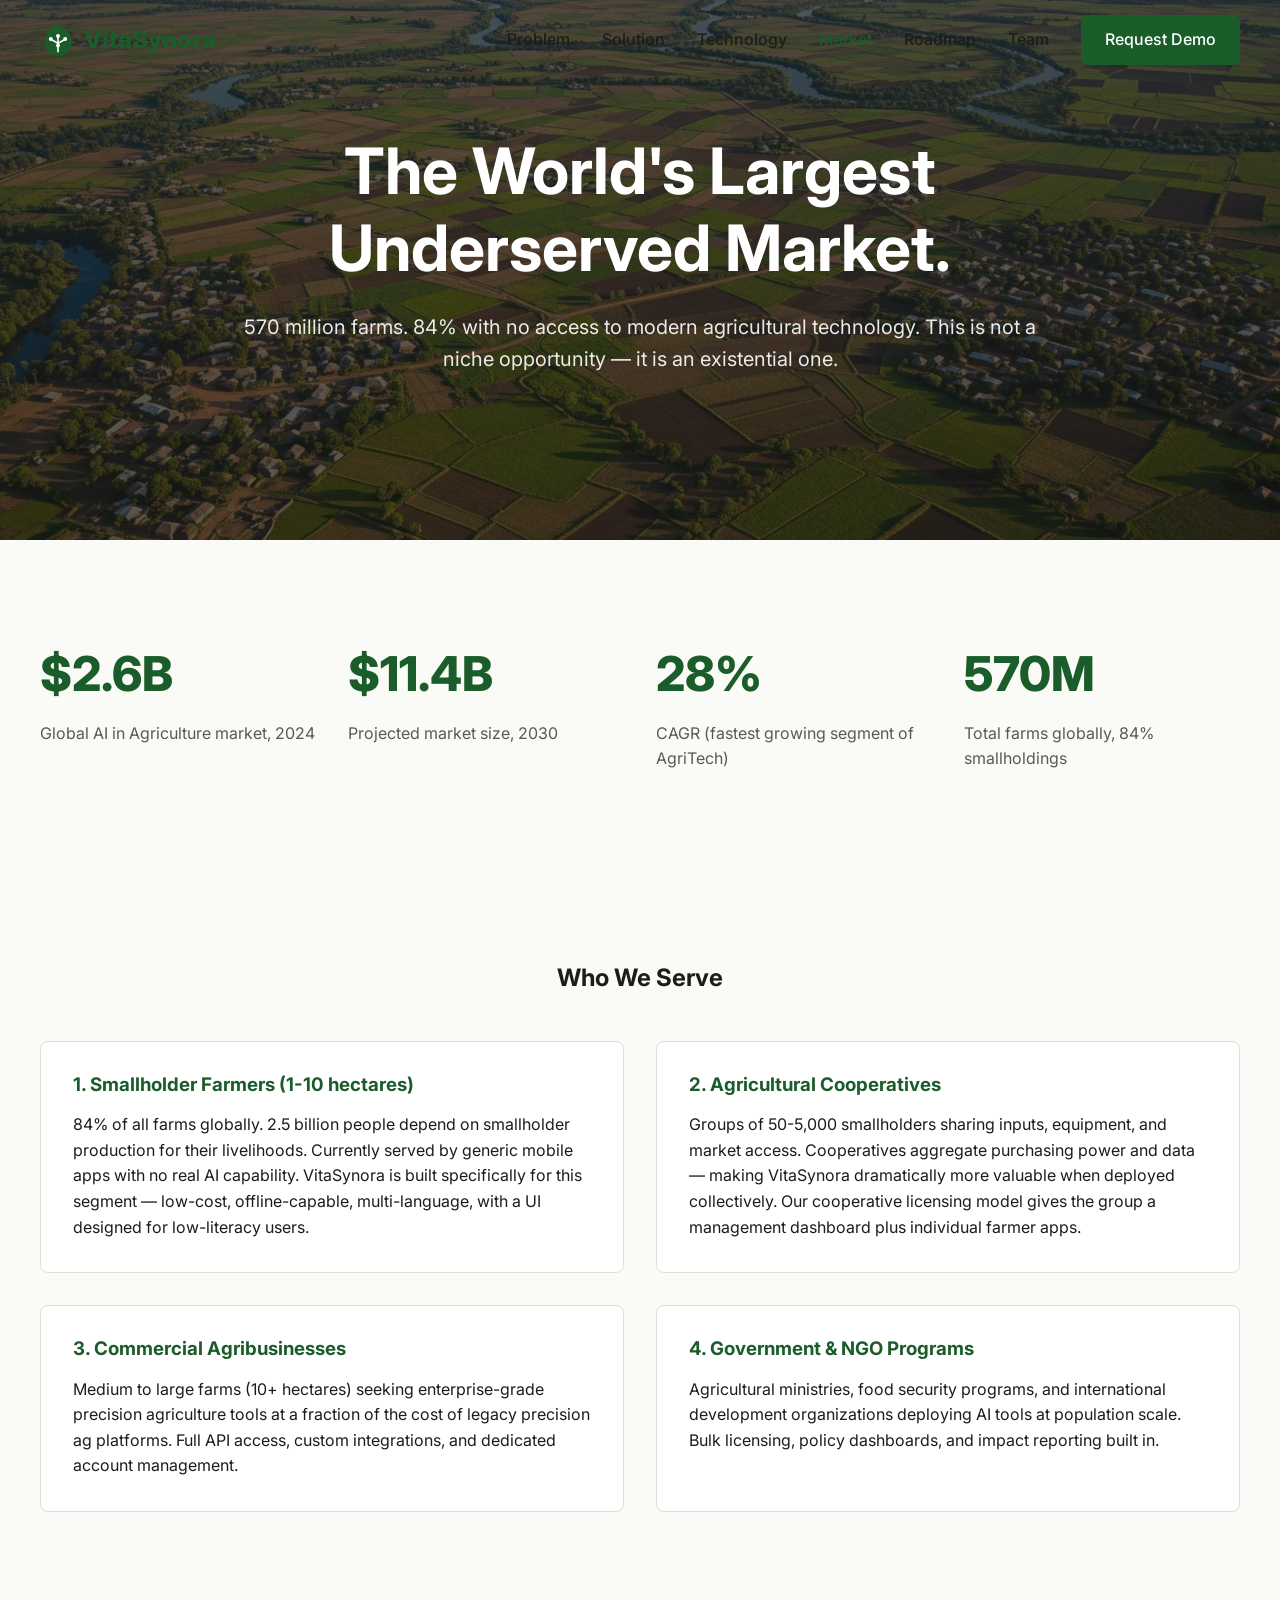
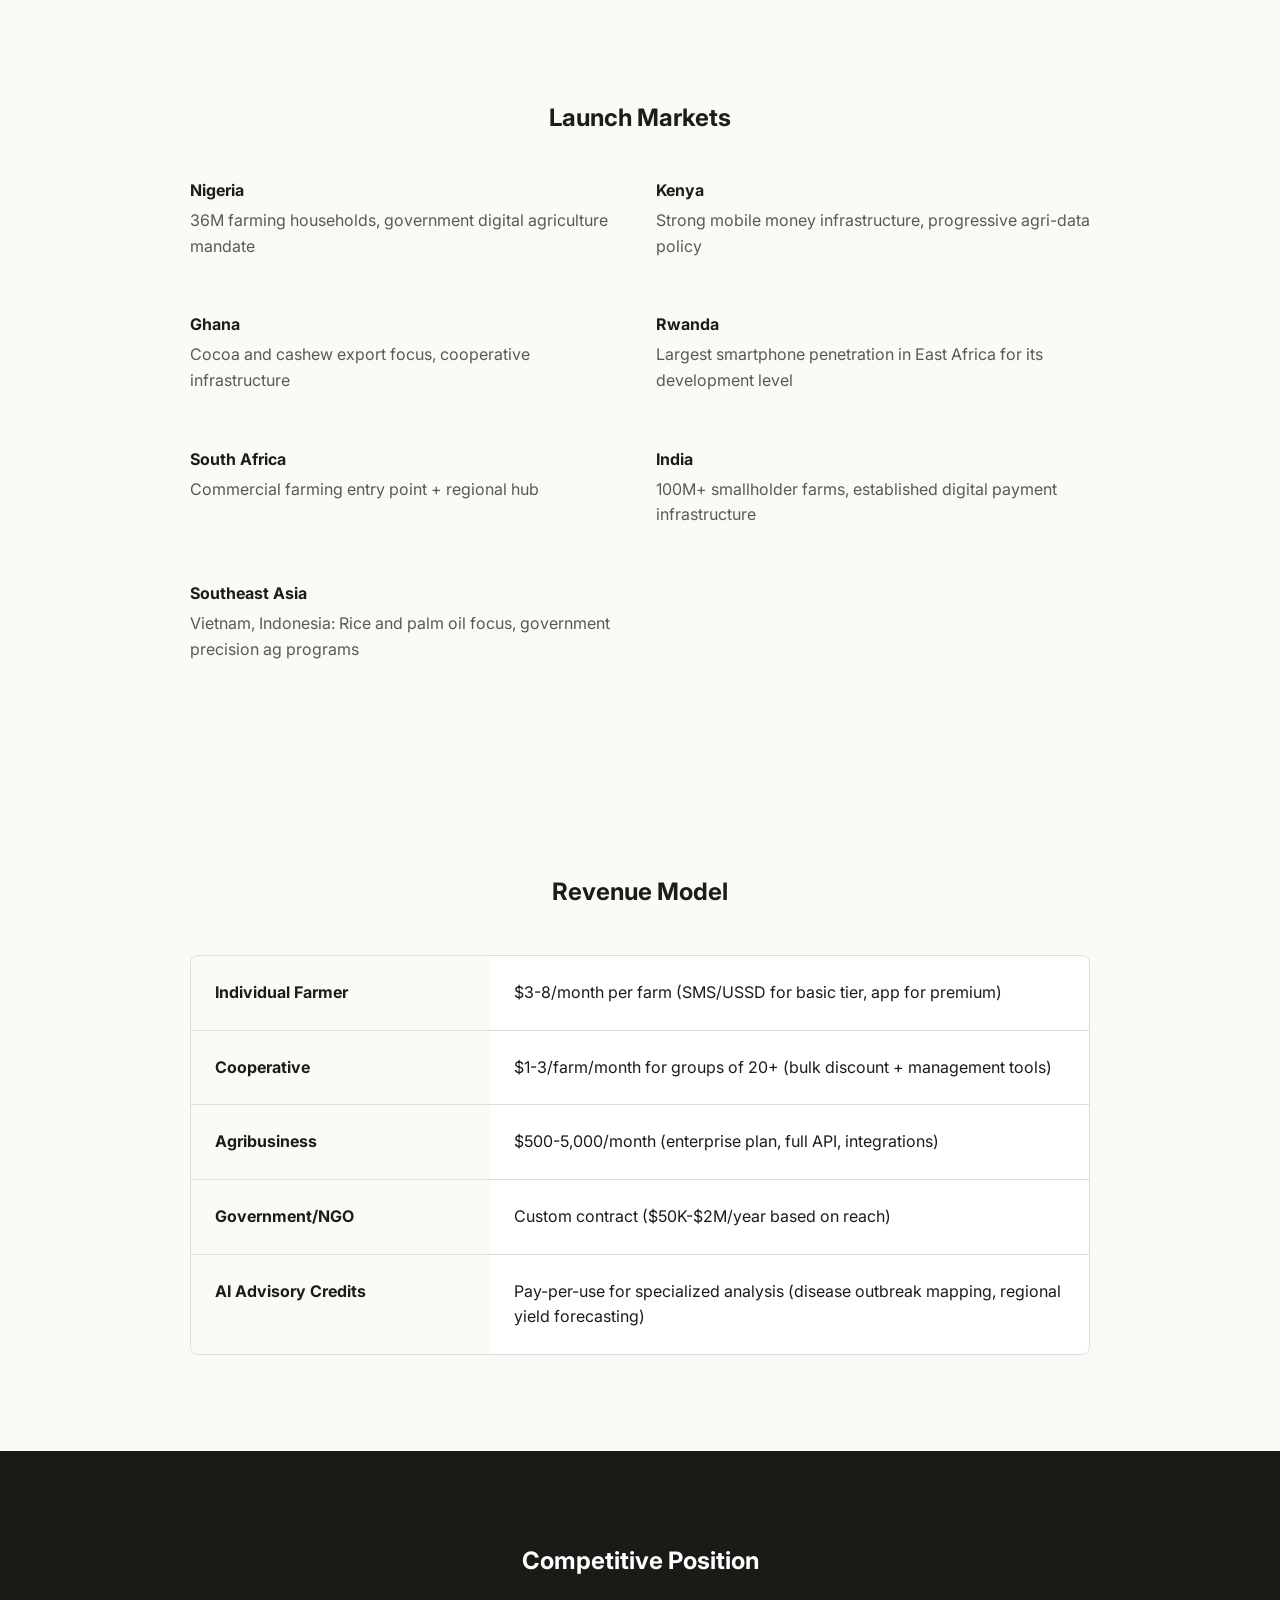
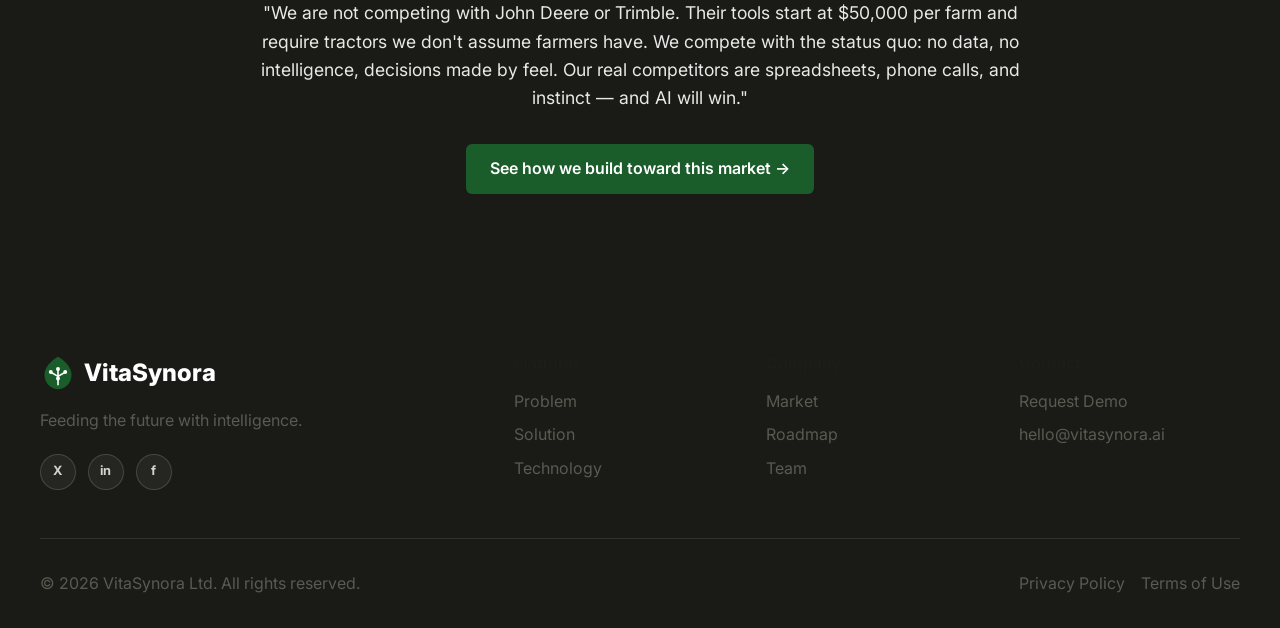
==== market.html @ 57ad0535 "first commit for netlify hosting" ====
<!DOCTYPE html>
<html lang="en">
<head>
  <meta charset="UTF-8">
  <meta name="viewport" content="width=device-width, initial-scale=1.0">
  <title>Market | VitaSynora</title>
  <meta name="description" content="570 million farms. 84% with no access to modern agricultural technology. This is an existential opportunity.">
  <link rel="stylesheet" href="css/styles.css">
</head>
<body>

  <!-- NAVBAR -->
  <nav class="navbar">
    <div class="nav-container">
      <a href="index.html" class="nav-logo">
        <svg viewBox="0 0 40 40" xmlns="http://www.w3.org/2000/svg" style="width:36px;height:36px">
          <path d="M20 2C20 2 5 10 5 22c0 9.4 6.7 16 15 16s15-6.6 15-16C35 10 20 2 20 2z" fill="#1a5c2a"/>
          <circle cx="20" cy="26" r="2.2" fill="white"/>
          <line x1="20" y1="23.8" x2="20" y2="17" stroke="white" stroke-width="1.8" stroke-linecap="round"/>
          <line x1="20" y1="23.8" x2="13.5" y2="20" stroke="white" stroke-width="1.8" stroke-linecap="round"/>
          <line x1="20" y1="23.8" x2="26.5" y2="20" stroke="white" stroke-width="1.8" stroke-linecap="round"/>
          <circle cx="20" cy="15.5" r="2.2" fill="white"/>
          <circle cx="12" cy="19" r="2.2" fill="white"/>
          <circle cx="28" cy="19" r="2.2" fill="white"/>
          <line x1="20" y1="28.2" x2="20" y2="33" stroke="white" stroke-width="1.8" stroke-linecap="round"/>
        </svg>
        VitaSynora
      </a>
      <div class="nav-links">
        <a href="problem.html">Problem</a>
        <a href="solution.html">Solution</a>
        <a href="technology.html">Technology</a>
        <a href="market.html">Market</a>
        <a href="roadmap.html">Roadmap</a>
        <a href="team.html">Team</a>
        <a href="request-demo.html" class="btn btn-primary">Request Demo</a>
      </div>
      <button class="hamburger">
        <span></span><span></span><span></span>
      </button>
    </div>
  </nav>

  <!-- HERO -->
  <header class="hero" style="min-height: 60vh;">
    <img src="images/market-overview.png" alt="Aerial view of farmland" class="hero-bg">
    <div class="hero-overlay"></div>
    <div class="hero-content reveal">
      <h1>The World's Largest Underserved Market.</h1>
      <p>570 million farms. 84% with no access to modern agricultural technology. This is not a niche opportunity — it is an existential one.</p>
    </div>
  </header>

  <!-- THE NUMBERS -->
  <section class="section reveal">
    <div class="container">
      <div class="grid grid-4 text-center">
        <div>
          <p style="font-size: 3rem; font-weight: 800; color: var(--primary); margin-bottom: 0.5rem;">$2.6B</p>
          <p class="text-muted font-bold">Global AI in Agriculture market, 2024</p>
        </div>
        <div>
          <p style="font-size: 3rem; font-weight: 800; color: var(--primary); margin-bottom: 0.5rem;">$11.4B</p>
          <p class="text-muted font-bold">Projected market size, 2030</p>
        </div>
        <div>
          <p style="font-size: 3rem; font-weight: 800; color: var(--primary); margin-bottom: 0.5rem;">28%</p>
          <p class="text-muted font-bold">CAGR (fastest growing segment of AgriTech)</p>
        </div>
        <div>
          <p style="font-size: 3rem; font-weight: 800; color: var(--primary); margin-bottom: 0.5rem;">570M</p>
          <p class="text-muted font-bold">Total farms globally, 84% smallholdings</p>
        </div>
      </div>
    </div>
  </section>

  <!-- WHO WE SERVE -->
  <section class="section bg-light reveal">
    <div class="container">
      <h2 style="text-align: center; margin-bottom: 3rem;">Who We Serve</h2>
      <div class="grid grid-2">
        <div class="card">
          <h3 style="margin-bottom: 1rem; color: var(--primary);">1. Smallholder Farmers (1-10 hectares)</h3>
          <p>84% of all farms globally. 2.5 billion people depend on smallholder production for their livelihoods. Currently served by generic mobile apps with no real AI capability. VitaSynora is built specifically for this segment — low-cost, offline-capable, multi-language, with a UI designed for low-literacy users.</p>
        </div>
        <div class="card">
          <h3 style="margin-bottom: 1rem; color: var(--primary);">2. Agricultural Cooperatives</h3>
          <p>Groups of 50-5,000 smallholders sharing inputs, equipment, and market access. Cooperatives aggregate purchasing power and data — making VitaSynora dramatically more valuable when deployed collectively. Our cooperative licensing model gives the group a management dashboard plus individual farmer apps.</p>
        </div>
        <div class="card">
          <h3 style="margin-bottom: 1rem; color: var(--primary);">3. Commercial Agribusinesses</h3>
          <p>Medium to large farms (10+ hectares) seeking enterprise-grade precision agriculture tools at a fraction of the cost of legacy precision ag platforms. Full API access, custom integrations, and dedicated account management.</p>
        </div>
        <div class="card">
          <h3 style="margin-bottom: 1rem; color: var(--primary);">4. Government & NGO Programs</h3>
          <p>Agricultural ministries, food security programs, and international development organizations deploying AI tools at population scale. Bulk licensing, policy dashboards, and impact reporting built in.</p>
        </div>
      </div>
    </div>
  </section>

  <!-- LAUNCH MARKETS -->
  <section class="section reveal">
    <div class="container" style="max-width: 900px;">
      <h2 style="text-align: center; margin-bottom: 3rem;">Launch Markets</h2>
      <div class="grid grid-2">
        <div>
          <h4 style="margin-bottom: 0.5rem;">Nigeria</h4>
          <p class="text-muted" style="margin-bottom: 1.5rem;">36M farming households, government digital agriculture mandate</p>
        </div>
        <div>
          <h4 style="margin-bottom: 0.5rem;">Kenya</h4>
          <p class="text-muted" style="margin-bottom: 1.5rem;">Strong mobile money infrastructure, progressive agri-data policy</p>
        </div>
        <div>
          <h4 style="margin-bottom: 0.5rem;">Ghana</h4>
          <p class="text-muted" style="margin-bottom: 1.5rem;">Cocoa and cashew export focus, cooperative infrastructure</p>
        </div>
        <div>
          <h4 style="margin-bottom: 0.5rem;">Rwanda</h4>
          <p class="text-muted" style="margin-bottom: 1.5rem;">Largest smartphone penetration in East Africa for its development level</p>
        </div>
        <div>
          <h4 style="margin-bottom: 0.5rem;">South Africa</h4>
          <p class="text-muted" style="margin-bottom: 1.5rem;">Commercial farming entry point + regional hub</p>
        </div>
        <div>
          <h4 style="margin-bottom: 0.5rem;">India</h4>
          <p class="text-muted" style="margin-bottom: 1.5rem;">100M+ smallholder farms, established digital payment infrastructure</p>
        </div>
        <div>
          <h4 style="margin-bottom: 0.5rem;">Southeast Asia</h4>
          <p class="text-muted" style="margin-bottom: 1.5rem;">Vietnam, Indonesia: Rice and palm oil focus, government precision ag programs</p>
        </div>
      </div>
    </div>
  </section>

  <!-- REVENUE MODEL -->
  <section class="section bg-light reveal">
    <div class="container" style="max-width: 900px;">
      <h2 style="text-align: center; margin-bottom: 3rem;">Revenue Model</h2>
      <div class="card" style="padding: 0; overflow: hidden;">
        <div style="display: grid; grid-template-columns: 1fr 2fr; border-bottom: 1px solid var(--border);">
          <div style="padding: 1.5rem; background: var(--bg); font-weight: bold;">Individual Farmer</div>
          <div style="padding: 1.5rem;">$3-8/month per farm (SMS/USSD for basic tier, app for premium)</div>
        </div>
        <div style="display: grid; grid-template-columns: 1fr 2fr; border-bottom: 1px solid var(--border);">
          <div style="padding: 1.5rem; background: var(--bg); font-weight: bold;">Cooperative</div>
          <div style="padding: 1.5rem;">$1-3/farm/month for groups of 20+ (bulk discount + management tools)</div>
        </div>
        <div style="display: grid; grid-template-columns: 1fr 2fr; border-bottom: 1px solid var(--border);">
          <div style="padding: 1.5rem; background: var(--bg); font-weight: bold;">Agribusiness</div>
          <div style="padding: 1.5rem;">$500-5,000/month (enterprise plan, full API, integrations)</div>
        </div>
        <div style="display: grid; grid-template-columns: 1fr 2fr; border-bottom: 1px solid var(--border);">
          <div style="padding: 1.5rem; background: var(--bg); font-weight: bold;">Government/NGO</div>
          <div style="padding: 1.5rem;">Custom contract ($50K-$2M/year based on reach)</div>
        </div>
        <div style="display: grid; grid-template-columns: 1fr 2fr;">
          <div style="padding: 1.5rem; background: var(--bg); font-weight: bold;">AI Advisory Credits</div>
          <div style="padding: 1.5rem;">Pay-per-use for specialized analysis (disease outbreak mapping, regional yield forecasting)</div>
        </div>
      </div>
    </div>
  </section>

  <!-- COMPETITIVE POSITION -->
  <section class="section section-dark reveal">
    <div class="container" style="max-width: 800px; text-align: center;">
      <h2 style="margin-bottom: 1.5rem;">Competitive Position</h2>
      <p style="margin-bottom: 2rem; font-size: 1.1rem; opacity: 0.9;">"We are not competing with John Deere or Trimble. Their tools start at $50,000 per farm and require tractors we don't assume farmers have. We compete with the status quo: no data, no intelligence, decisions made by feel. Our real competitors are spreadsheets, phone calls, and instinct — and AI will win."</p>
      <a href="roadmap.html" class="btn btn-primary">See how we build toward this market →</a>
    </div>
  </section>

  <!-- FOOTER -->
  <footer class="footer">
    <div class="container">
      <div class="footer-grid">
        <div>
          <div class="nav-logo" style="margin-bottom: 1rem; color: #fff;">
            <svg viewBox="0 0 40 40" xmlns="http://www.w3.org/2000/svg" style="width:36px;height:36px">
              <path d="M20 2C20 2 5 10 5 22c0 9.4 6.7 16 15 16s15-6.6 15-16C35 10 20 2 20 2z" fill="#1a5c2a"/>
              <circle cx="20" cy="26" r="2.2" fill="white"/>
              <line x1="20" y1="23.8" x2="20" y2="17" stroke="white" stroke-width="1.8" stroke-linecap="round"/>
              <line x1="20" y1="23.8" x2="13.5" y2="20" stroke="white" stroke-width="1.8" stroke-linecap="round"/>
              <line x1="20" y1="23.8" x2="26.5" y2="20" stroke="white" stroke-width="1.8" stroke-linecap="round"/>
              <circle cx="20" cy="15.5" r="2.2" fill="white"/>
              <circle cx="12" cy="19" r="2.2" fill="white"/>
              <circle cx="28" cy="19" r="2.2" fill="white"/>
              <line x1="20" y1="28.2" x2="20" y2="33" stroke="white" stroke-width="1.8" stroke-linecap="round"/>
            </svg>
            VitaSynora
          </div>
          <p class="text-muted">Feeding the future with intelligence.</p>
          <div class="social-links">
            <a href="#" aria-label="Twitter">X</a>
            <a href="#" aria-label="LinkedIn">in</a>
            <a href="#" aria-label="Facebook">f</a>
          </div>
        </div>
        <div>
          <h4 style="margin-bottom: 1rem;">Platform</h4>
          <ul style="display:flex; flex-direction:column; gap:0.5rem;">
            <li><a href="problem.html">Problem</a></li>
            <li><a href="solution.html">Solution</a></li>
            <li><a href="technology.html">Technology</a></li>
          </ul>
        </div>
        <div>
          <h4 style="margin-bottom: 1rem;">Company</h4>
          <ul style="display:flex; flex-direction:column; gap:0.5rem;">
            <li><a href="market.html">Market</a></li>
            <li><a href="roadmap.html">Roadmap</a></li>
            <li><a href="team.html">Team</a></li>
          </ul>
        </div>
        <div>
          <h4 style="margin-bottom: 1rem;">Contact</h4>
          <ul style="display:flex; flex-direction:column; gap:0.5rem;">
            <li><a href="request-demo.html">Request Demo</a></li>
            <li><a href="mailto:hello@vitasynora.ai">hello@vitasynora.ai</a></li>
          </ul>
        </div>
      </div>
      <div class="footer-bottom">
        <p>© 2026 VitaSynora Ltd. All rights reserved.</p>
        <div style="display:flex; gap:1rem;">
          <a href="#">Privacy Policy</a>
          <a href="#">Terms of Use</a>
        </div>
      </div>
    </div>
  </footer>

  <script src="js/main.js"></script>
</body>
</html>
---- css/styles.css ----
@import url('https://fonts.googleapis.com/css2?family=Inter:wght@300;400;500;600;700;800&family=Playfair+Display:ital@1&display=swap');

:root {
  --primary: #1a5c2a;
  --primary-dark: #0f3d1a;
  --primary-light: #2d7a40;
  --accent: #8b6914;
  --bg: #fafaf7;
  --bg-dark: #1a1a16;
  --text: #1c1c18;
  --text-muted: #5a5a52;
  --border: #e0ddd6;
  --card-bg: #ffffff;
  --success: #22863a;
  --nav-height: 80px;
}

* { box-sizing: border-box; margin: 0; padding: 0; }
body { font-family: 'Inter', sans-serif; background-color: var(--bg); color: var(--text); line-height: 1.6; overflow-x: hidden; }
a { text-decoration: none; color: inherit; }
ul { list-style: none; }
img { max-width: 100%; height: auto; display: block; }

/* Typography */
h1, h2, h3, h4, h5, h6 { font-weight: 700; line-height: 1.2; color: var(--text); }
.text-italic { font-family: 'Playfair Display', serif; font-style: italic; }
.text-primary { color: var(--primary); }
.text-muted { color: var(--text-muted); }

/* Buttons */
.btn { display: inline-flex; align-items: center; justify-content: center; padding: 0.75rem 1.5rem; font-weight: 600; border-radius: 6px; transition: all 0.3s ease; cursor: pointer; border: none; font-size: 1rem; }
.btn-primary { background-color: var(--primary); color: #fff; }
.btn-primary:hover { background-color: var(--primary-dark); }
.btn-outline { background-color: transparent; color: var(--primary); border: 2px solid var(--primary); }
.btn-outline:hover { background-color: var(--primary); color: #fff; }

/* Navbar */
.navbar { position: fixed; top: 0; left: 0; width: 100%; height: var(--nav-height); z-index: 1000; transition: all 0.3s ease; display: flex; align-items: center; padding: 0 2rem; background: transparent; }
.navbar.scrolled { background-color: var(--bg); box-shadow: 0 4px 12px rgba(0,0,0,0.05); }
.nav-container { display: flex; justify-content: space-between; align-items: center; width: 100%; max-width: 1200px; margin: 0 auto; }
.nav-logo { display: flex; align-items: center; gap: 0.5rem; font-size: 1.5rem; font-weight: 800; color: var(--primary); }
.nav-logo svg { width: 32px; height: 32px; fill: var(--primary); }
.nav-links { display: flex; gap: 2rem; align-items: center; }
.nav-links a { font-weight: 500; transition: color 0.2s; }
.nav-links a:hover, .nav-links a.active { color: var(--primary); }
.hamburger { display: none; background: none; border: none; cursor: pointer; padding: 0.5rem; }
.hamburger span { display: block; width: 25px; height: 3px; background-color: var(--text); margin: 5px 0; transition: 0.3s; }
.hamburger.open span:nth-child(1) { transform: rotate(-45deg) translate(-5px, 6px); }
.hamburger.open span:nth-child(2) { opacity: 0; }
.hamburger.open span:nth-child(3) { transform: rotate(45deg) translate(-5px, -6px); }

/* Mobile Menu */
@media (max-width: 768px) {
  .nav-links { display: none; position: absolute; top: var(--nav-height); left: 0; width: 100%; background: var(--bg); flex-direction: column; padding: 2rem; box-shadow: 0 10px 15px rgba(0,0,0,0.1); gap: 1.5rem; }
  .nav-links.open { display: flex; }
  .hamburger { display: block; }
}

/* Sections */
.section { padding: 6rem 2rem; }
.section-dark { background-color: var(--bg-dark); color: #fff; }
.section-dark h1, .section-dark h2, .section-dark h3, .section-dark h4 { color: #fff; }
.container { max-width: 1200px; margin: 0 auto; }

/* Hero */
.hero { position: relative; min-height: 100vh; display: flex; align-items: center; padding: 0 2rem; color: #fff; overflow: hidden; }
.hero-bg { position: absolute; top: 0; left: 0; width: 100%; height: 100%; object-fit: cover; z-index: -2; }
.hero-overlay { position: absolute; top: 0; left: 0; width: 100%; height: 100%; background: rgba(26, 26, 22, 0.7); z-index: -1; }
.hero-content { position: relative; z-index: 1; max-width: 800px; margin: 0 auto; text-align: center; }
.hero h1 { font-size: clamp(3rem, 5vw, 5rem); margin-bottom: 1.5rem; color: #fff; }
.hero p { font-size: 1.25rem; margin-bottom: 2rem; opacity: 0.9; }
.hero-stats { display: flex; gap: 2rem; justify-content: center; margin-top: 3rem; flex-wrap: wrap; }
.hero-stat-item { text-align: center; }
.hero-stat-item strong { display: block; font-size: 1.5rem; font-weight: 700; color: var(--primary-light); }

/* Grid */
.grid { display: grid; gap: 2rem; }
.grid-2 { grid-template-columns: repeat(2, 1fr); }
.grid-3 { grid-template-columns: repeat(3, 1fr); }
.grid-4 { grid-template-columns: repeat(4, 1fr); }
@media (max-width: 992px) { .grid-3, .grid-4 { grid-template-columns: repeat(2, 1fr); } }
@media (max-width: 768px) { .grid-2, .grid-3, .grid-4 { grid-template-columns: 1fr; } }

/* Cards */
.card { background: var(--card-bg); border: 1px solid var(--border); border-radius: 8px; padding: 2rem; transition: transform 0.3s ease, box-shadow 0.3s ease; }
.card:hover { transform: translateY(-5px); box-shadow: 0 10px 20px rgba(0,0,0,0.05); }
.card-icon { font-size: 2rem; margin-bottom: 1rem; color: var(--primary); }

/* Animations */
.reveal { opacity: 0; transform: translateY(30px); transition: all 0.8s ease; }
.reveal.visible { opacity: 1; transform: translateY(0); }

/* Forms */
.form-group { margin-bottom: 1.5rem; }
.form-group label { display: block; margin-bottom: 0.5rem; font-weight: 600; }
.form-control { width: 100%; padding: 0.75rem; border: 1px solid var(--border); border-radius: 6px; font-family: inherit; font-size: 1rem; }
.form-control:focus { outline: none; border-color: var(--primary); box-shadow: 0 0 0 3px rgba(26, 92, 42, 0.1); }

/* Footer */
.footer { background-color: var(--bg-dark); color: #fff; padding: 4rem 2rem 2rem; }
.footer a { color: var(--text-muted); transition: color 0.2s; }
.footer a:hover { color: #fff; }
.footer-grid { display: grid; grid-template-columns: 2fr 1fr 1fr 1fr; gap: 2rem; margin-bottom: 3rem; }
.footer-bottom { border-top: 1px solid rgba(255,255,255,0.1); padding-top: 2rem; display: flex; justify-content: space-between; flex-wrap: wrap; gap: 1rem; color: var(--text-muted); }
@media (max-width: 768px) { .footer-grid { grid-template-columns: 1fr; } }

/* Social Icons */
.social-links { display: flex; gap: 0.75rem; margin-top: 1.25rem; }
.social-links a {
  display: inline-flex; align-items: center; justify-content: center;
  width: 36px; height: 36px; border-radius: 50%;
  border: 1px solid rgba(255,255,255,0.15);
  background: rgba(255,255,255,0.05);
  font-size: 0.8rem; font-weight: 700; letter-spacing: 0.02em;
  color: rgba(255,255,255,0.8);
  transition: background 0.2s, border-color 0.2s, color 0.2s, transform 0.2s;
}
.social-links a:hover { background: var(--primary); border-color: var(--primary); color: #fff; transform: translateY(-2px); }

.social-links.social-links-light a {
  border: 1px solid var(--border);
  background: var(--bg);
  color: var(--text-muted);
}
.social-links.social-links-light a:hover { background: var(--primary); border-color: var(--primary); color: #fff; }

.social-links.social-links-sm a { width: 32px; height: 32px; font-size: 0.7rem; }

/* Stack Section (AWS / NVIDIA) */
.stack-card { background: rgba(255,255,255,0.05); border: 1px solid rgba(255,255,255,0.1); border-radius: 8px; padding: 2rem; }
.stack-card h3 { color: #fff; margin-bottom: 1rem; display: flex; align-items: center; gap: 0.6rem; }
.stack-card p { color: rgba(255,255,255,0.8); margin: 0; }
.stack-card .stack-badge {
  display: inline-flex; align-items: center; justify-content: center;
  width: 28px; height: 28px; border-radius: 6px;
  background: var(--primary-light); color: #fff; font-size: 0.7rem; font-weight: 800; flex-shrink: 0;
}

/* ── Contact / Request-Demo page ─────────────────────────────── */
.contact-layout {
  display: grid;
  grid-template-columns: 1fr 1.4fr;
  gap: 2.5rem;
  align-items: start;
}

.name-grid {
  display: grid;
  grid-template-columns: 1fr 1fr;
  gap: 1rem;
}

@media (max-width: 768px) {
  /* Stack columns: info panel first, form card below */
  .contact-layout {
    grid-template-columns: 1fr;
    gap: 2rem;
  }

  /* First/Last Name side-by-side stays until very narrow */
  .name-grid {
    grid-template-columns: 1fr 1fr;
  }
}

@media (max-width: 480px) {
  /* On very small phones, stack First/Last Name too */
  .name-grid {
    grid-template-columns: 1fr;
  }

  /* Tighten form card padding */
  .contact-layout > div:last-child {
    padding: 1.5rem !important;
  }

  /* Tighten section top padding so content isn't buried under navbar */
  .contact-layout {
    gap: 1.5rem;
  }
}
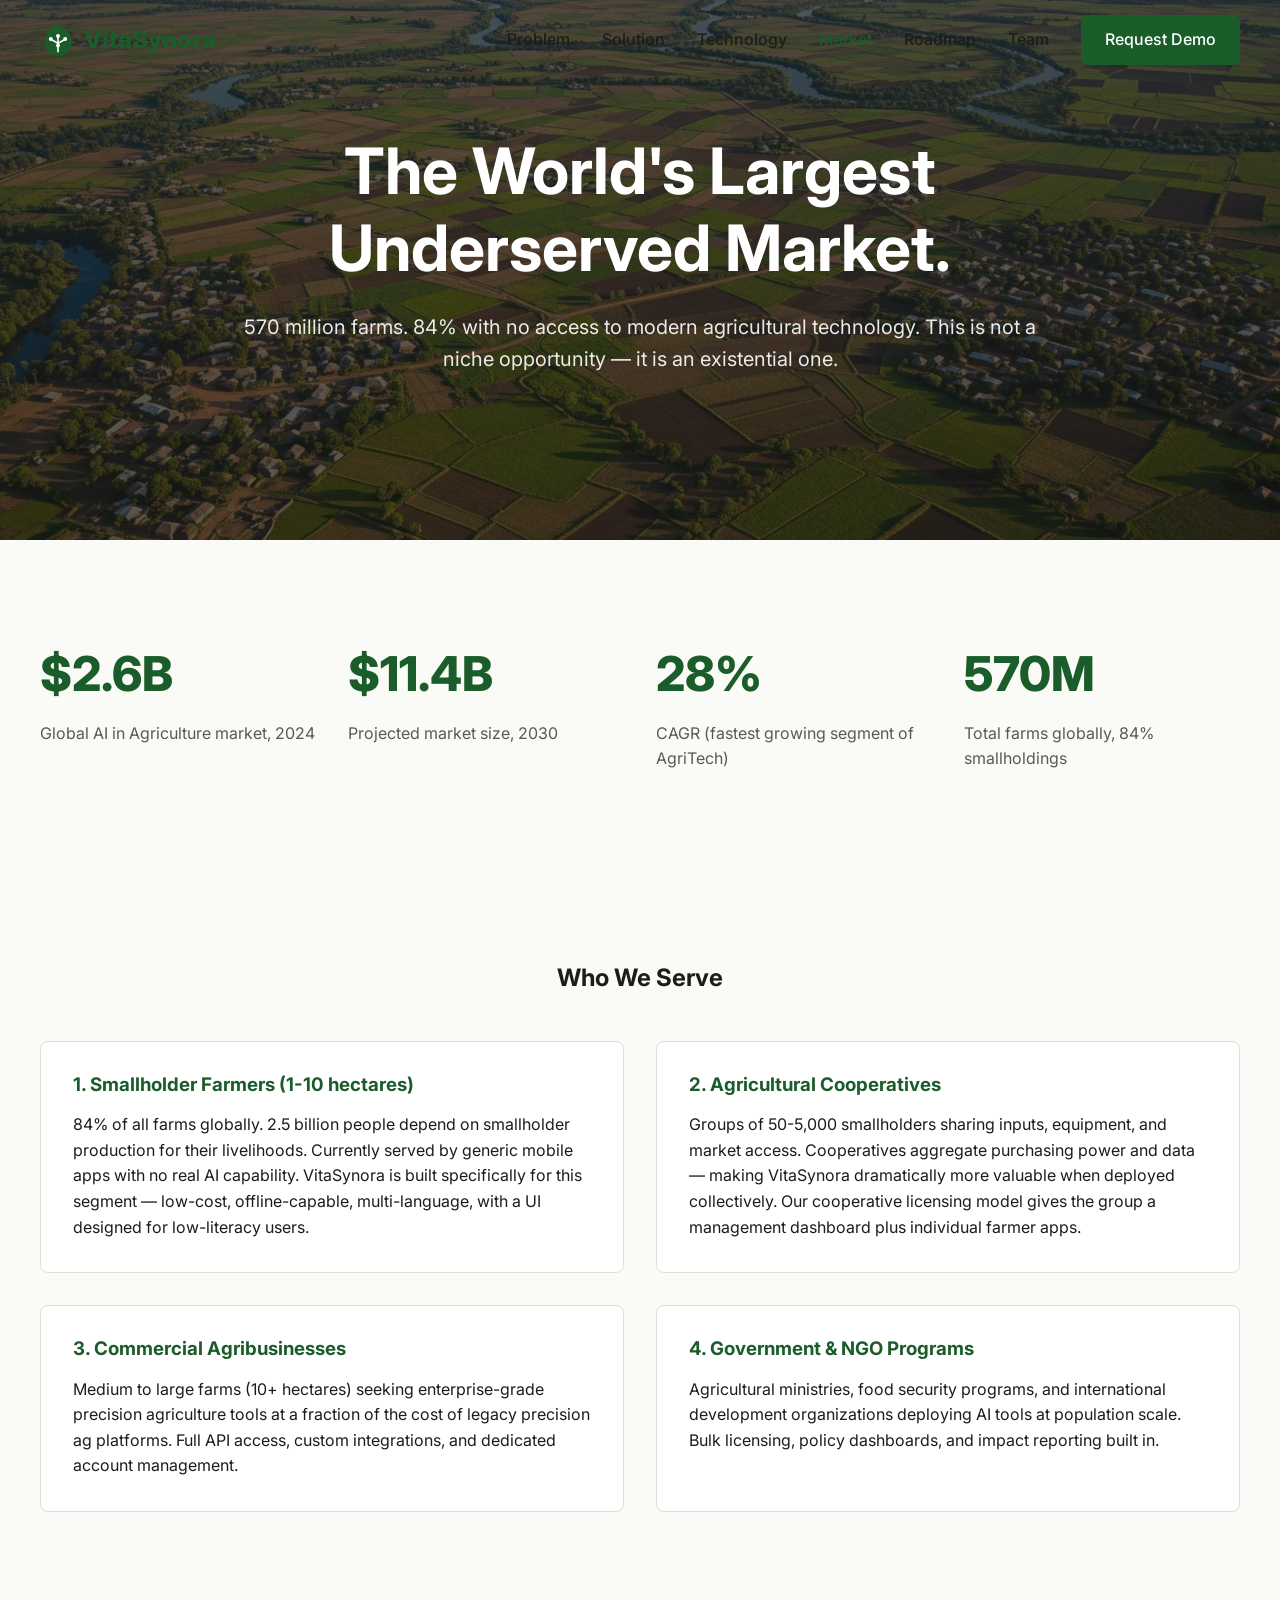
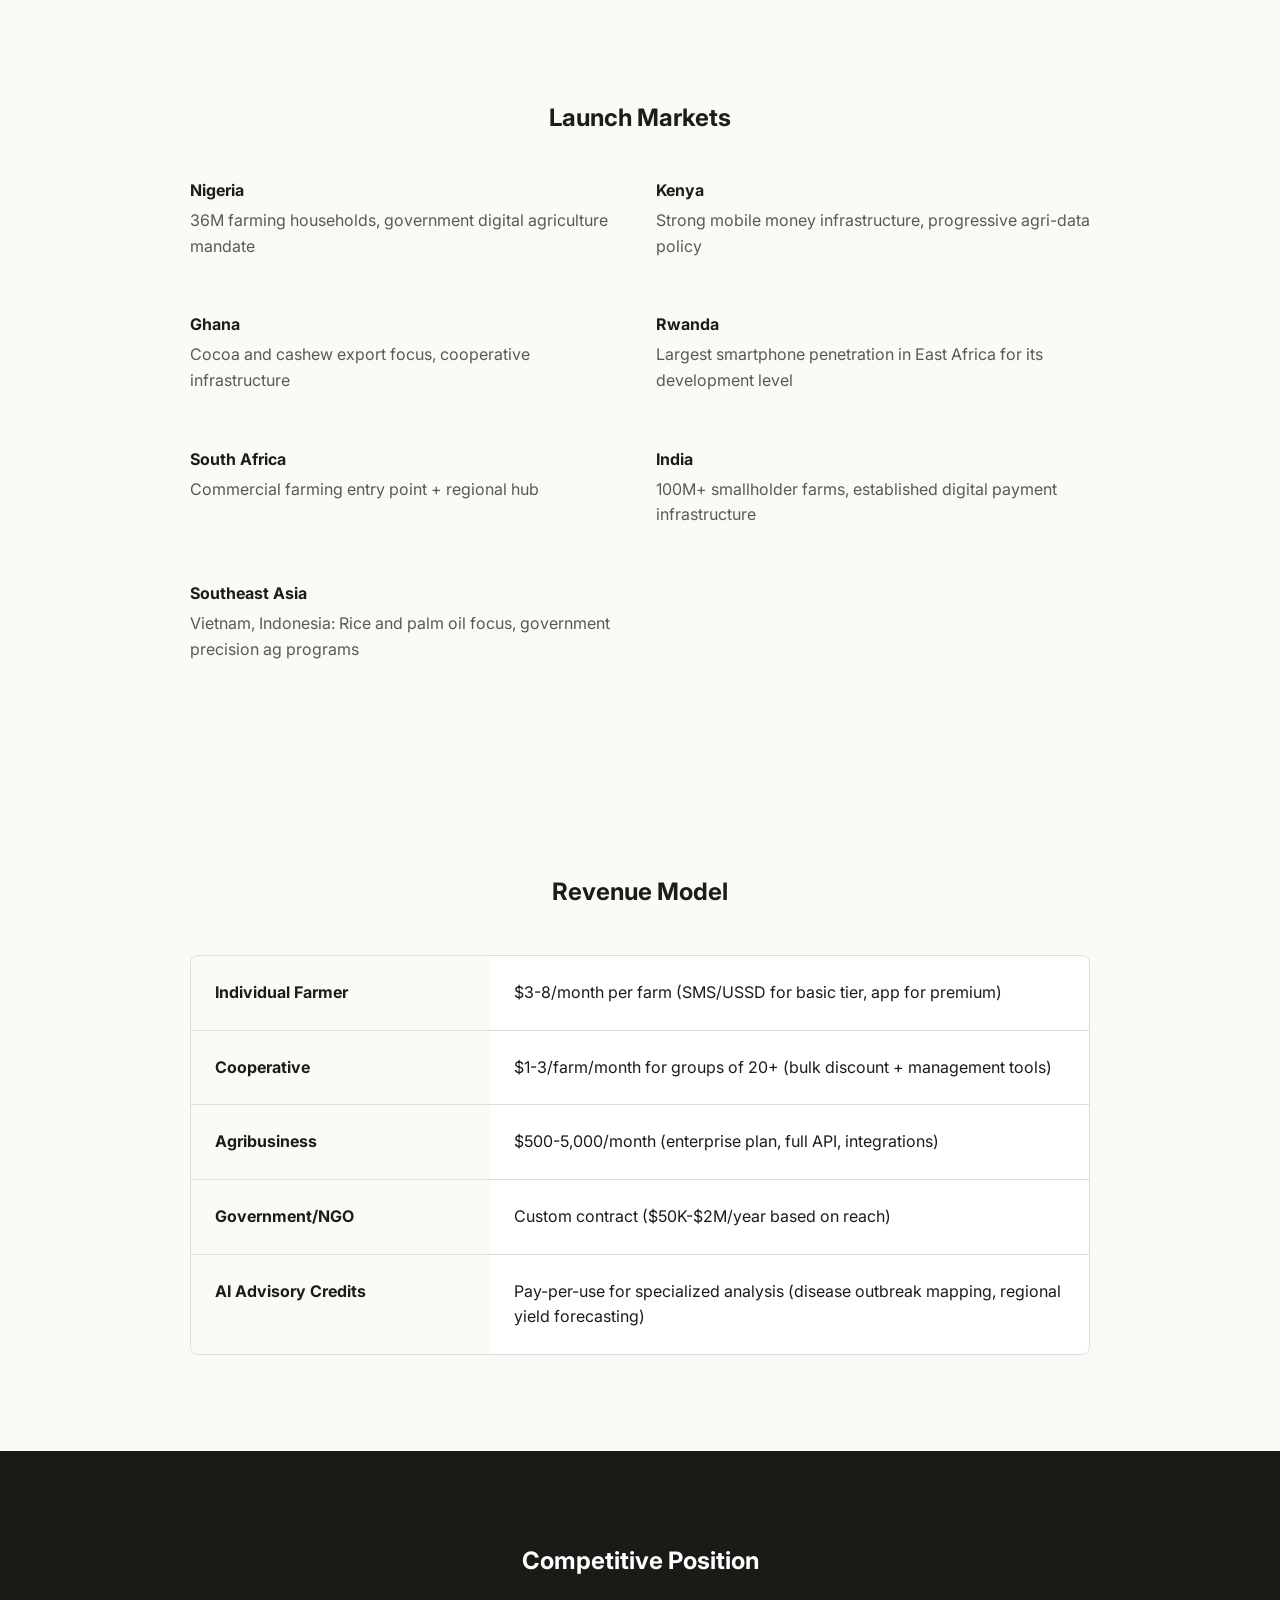
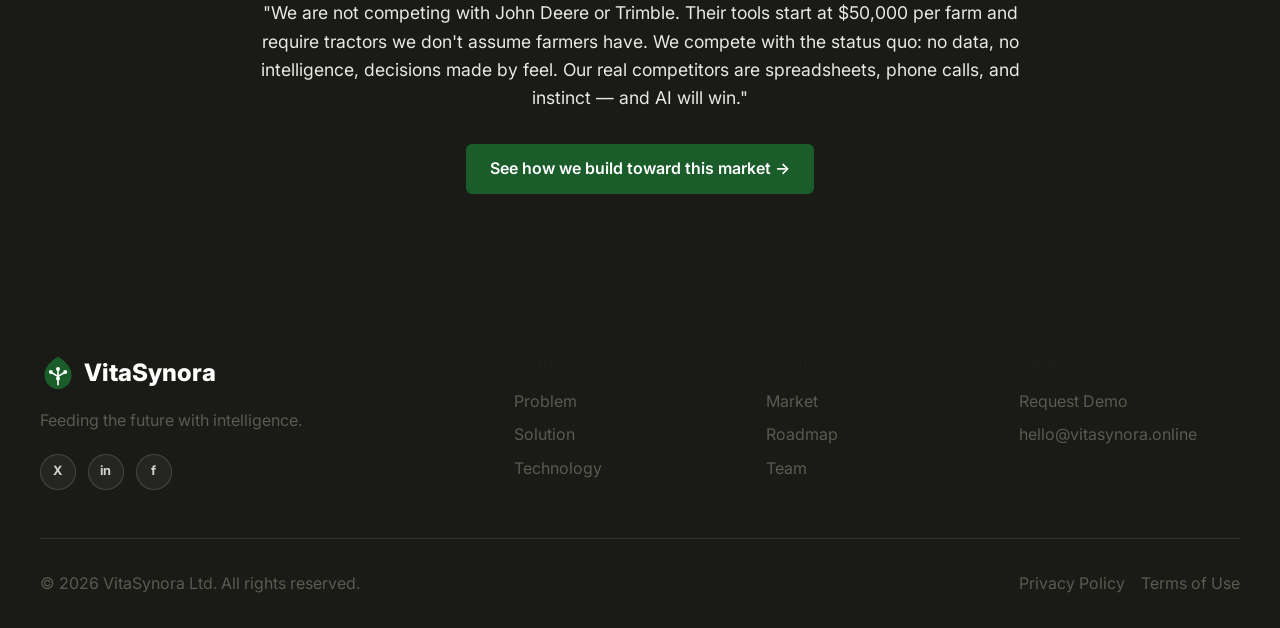
==== commit 31223586: "add socials and change ceo name" ====
--- a/market.html
+++ b/market.html
@@ -197,8 +197,8 @@
           <p class="text-muted">Feeding the future with intelligence.</p>
           <div class="social-links">
             <a href="#" aria-label="Twitter">X</a>
-            <a href="#" aria-label="LinkedIn">in</a>
-            <a href="#" aria-label="Facebook">f</a>
+            <a href="https://www.linkedin.com/in/kosy-umeh-471545310?utm_source=share_via&utm_content=profile&utm_medium=member_ios" aria-label="LinkedIn">in</a>
+            <a href="https://www.facebook.com/share/1D5vDZ2nY4/?mibextid=wwXIfr" aria-label="Facebook">f</a>
           </div>
         </div>
         <div>
@@ -221,7 +221,7 @@
           <h4 style="margin-bottom: 1rem;">Contact</h4>
           <ul style="display:flex; flex-direction:column; gap:0.5rem;">
             <li><a href="request-demo.html">Request Demo</a></li>
-            <li><a href="mailto:hello@vitasynora.ai">hello@vitasynora.ai</a></li>
+            <li><a href="mailto:hello@vitasynora.online">hello@vitasynora.online</a></li>
           </ul>
         </div>
       </div>
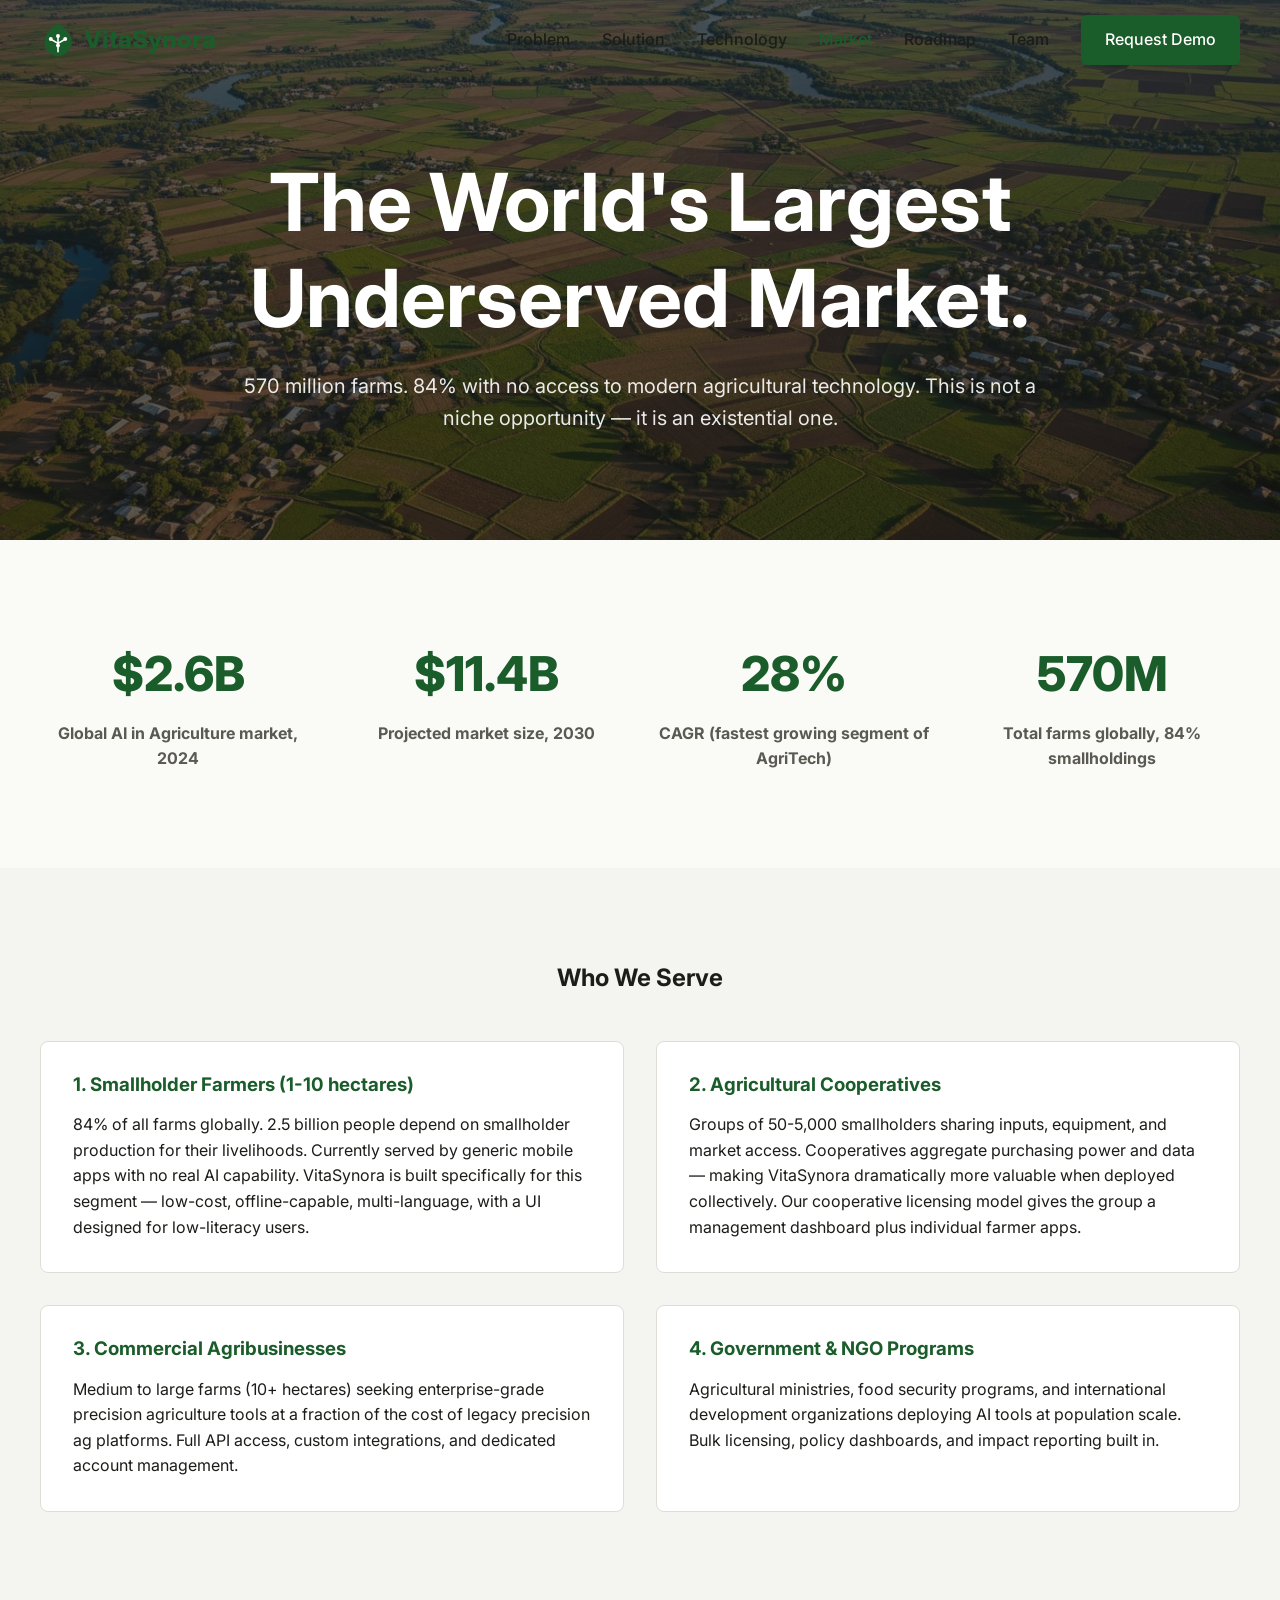
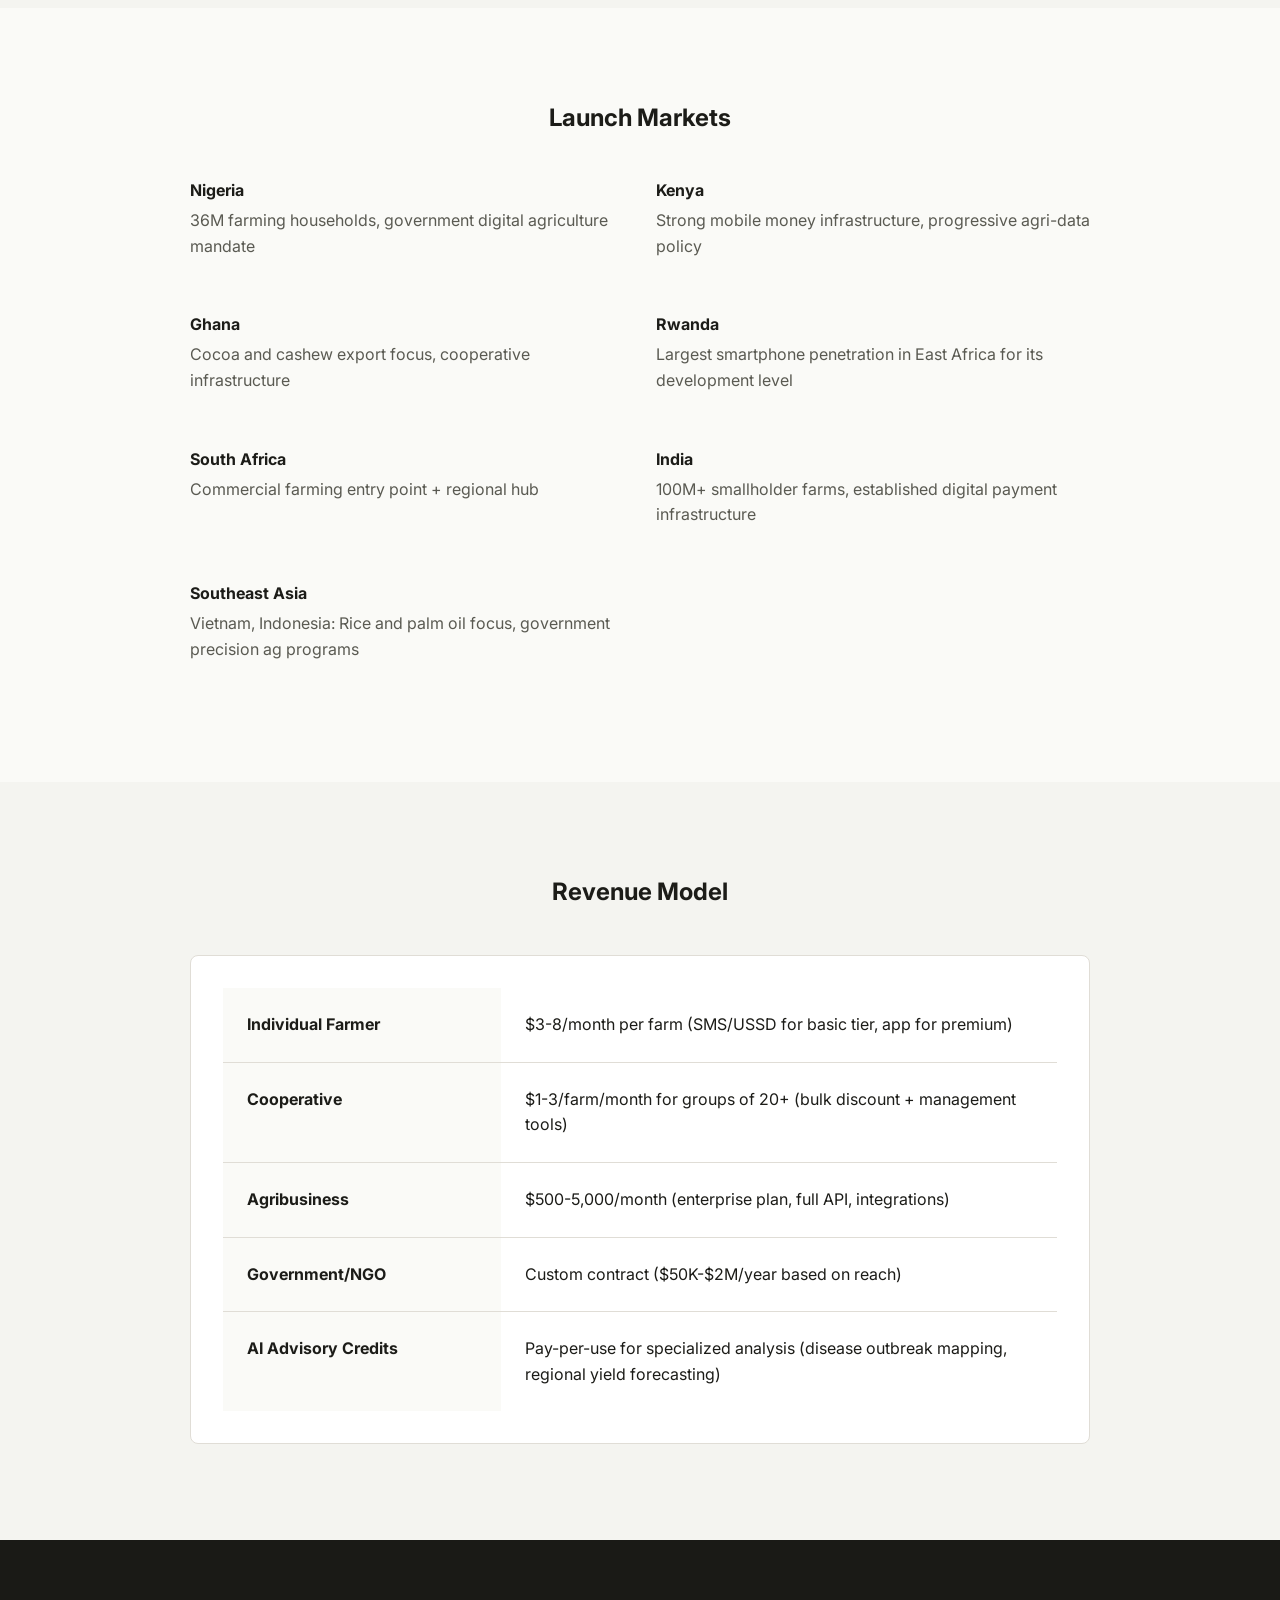
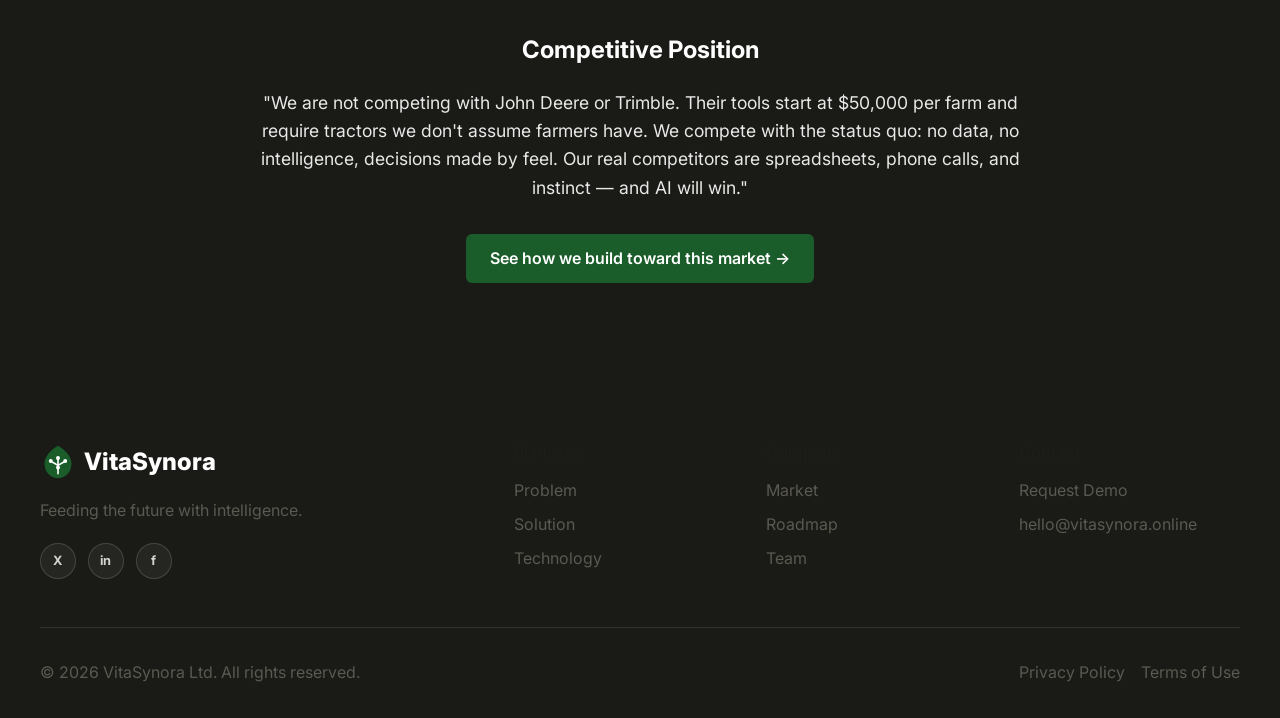
==== commit 72182623: "add responsiveness on iphones" ====
--- a/market.html
+++ b/market.html
@@ -2,7 +2,7 @@
 <html lang="en">
 <head>
   <meta charset="UTF-8">
-  <meta name="viewport" content="width=device-width, initial-scale=1.0">
+  <meta name="viewport" content="width=device-width, initial-scale=1.0, viewport-fit=cover">
   <title>Market | VitaSynora</title>
   <meta name="description" content="570 million farms. 84% with no access to modern agricultural technology. This is an existential opportunity.">
   <link rel="stylesheet" href="css/styles.css">
@@ -42,7 +42,7 @@
   </nav>
 
   <!-- HERO -->
-  <header class="hero" style="min-height: 60vh;">
+  <header class="hero hero--page">
     <img src="images/market-overview.png" alt="Aerial view of farmland" class="hero-bg">
     <div class="hero-overlay"></div>
     <div class="hero-content reveal">
@@ -141,26 +141,26 @@
   <section class="section bg-light reveal">
     <div class="container" style="max-width: 900px;">
       <h2 style="text-align: center; margin-bottom: 3rem;">Revenue Model</h2>
-      <div class="card" style="padding: 0; overflow: hidden;">
-        <div style="display: grid; grid-template-columns: 1fr 2fr; border-bottom: 1px solid var(--border);">
-          <div style="padding: 1.5rem; background: var(--bg); font-weight: bold;">Individual Farmer</div>
-          <div style="padding: 1.5rem;">$3-8/month per farm (SMS/USSD for basic tier, app for premium)</div>
-        </div>
-        <div style="display: grid; grid-template-columns: 1fr 2fr; border-bottom: 1px solid var(--border);">
-          <div style="padding: 1.5rem; background: var(--bg); font-weight: bold;">Cooperative</div>
-          <div style="padding: 1.5rem;">$1-3/farm/month for groups of 20+ (bulk discount + management tools)</div>
-        </div>
-        <div style="display: grid; grid-template-columns: 1fr 2fr; border-bottom: 1px solid var(--border);">
-          <div style="padding: 1.5rem; background: var(--bg); font-weight: bold;">Agribusiness</div>
-          <div style="padding: 1.5rem;">$500-5,000/month (enterprise plan, full API, integrations)</div>
-        </div>
-        <div style="display: grid; grid-template-columns: 1fr 2fr; border-bottom: 1px solid var(--border);">
-          <div style="padding: 1.5rem; background: var(--bg); font-weight: bold;">Government/NGO</div>
-          <div style="padding: 1.5rem;">Custom contract ($50K-$2M/year based on reach)</div>
-        </div>
-        <div style="display: grid; grid-template-columns: 1fr 2fr;">
-          <div style="padding: 1.5rem; background: var(--bg); font-weight: bold;">AI Advisory Credits</div>
-          <div style="padding: 1.5rem;">Pay-per-use for specialized analysis (disease outbreak mapping, regional yield forecasting)</div>
+      <div class="card revenue-table">
+        <div class="revenue-row">
+          <div class="revenue-label">Individual Farmer</div>
+          <div class="revenue-value">$3-8/month per farm (SMS/USSD for basic tier, app for premium)</div>
+        </div>
+        <div class="revenue-row">
+          <div class="revenue-label">Cooperative</div>
+          <div class="revenue-value">$1-3/farm/month for groups of 20+ (bulk discount + management tools)</div>
+        </div>
+        <div class="revenue-row">
+          <div class="revenue-label">Agribusiness</div>
+          <div class="revenue-value">$500-5,000/month (enterprise plan, full API, integrations)</div>
+        </div>
+        <div class="revenue-row">
+          <div class="revenue-label">Government/NGO</div>
+          <div class="revenue-value">Custom contract ($50K-$2M/year based on reach)</div>
+        </div>
+        <div class="revenue-row">
+          <div class="revenue-label">AI Advisory Credits</div>
+          <div class="revenue-value">Pay-per-use for specialized analysis (disease outbreak mapping, regional yield forecasting)</div>
         </div>
       </div>
     </div>
--- a/css/styles.css
+++ b/css/styles.css
@@ -6,6 +6,7 @@
   --primary-light: #2d7a40;
   --accent: #8b6914;
   --bg: #fafaf7;
+  --bg-light: #f4f4f0;
   --bg-dark: #1a1a16;
   --text: #1c1c18;
   --text-muted: #5a5a52;
@@ -13,10 +14,29 @@
   --card-bg: #ffffff;
   --success: #22863a;
   --nav-height: 80px;
+  --section-x: 2rem;
+  --safe-top: env(safe-area-inset-top, 0px);
+  --safe-bottom: env(safe-area-inset-bottom, 0px);
+  --safe-left: env(safe-area-inset-left, 0px);
+  --safe-right: env(safe-area-inset-right, 0px);
 }
 
 * { box-sizing: border-box; margin: 0; padding: 0; }
-body { font-family: 'Inter', sans-serif; background-color: var(--bg); color: var(--text); line-height: 1.6; overflow-x: hidden; }
+html {
+  -webkit-text-size-adjust: 100%;
+  text-size-adjust: 100%;
+  scroll-padding-top: calc(var(--nav-height) + 1rem);
+}
+body {
+  font-family: 'Inter', sans-serif;
+  background-color: var(--bg);
+  color: var(--text);
+  line-height: 1.6;
+  overflow-x: hidden;
+  padding-left: var(--safe-left);
+  padding-right: var(--safe-right);
+}
+body.menu-open { overflow: hidden; }
 a { text-decoration: none; color: inherit; }
 ul { list-style: none; }
 img { max-width: 100%; height: auto; display: block; }
@@ -25,53 +45,339 @@
 h1, h2, h3, h4, h5, h6 { font-weight: 700; line-height: 1.2; color: var(--text); }
 .text-italic { font-family: 'Playfair Display', serif; font-style: italic; }
 .text-primary { color: var(--primary); }
+.text-primary-light { color: var(--primary-light); }
 .text-muted { color: var(--text-muted); }
+.text-center { text-align: center; }
+.font-bold { font-weight: 700; }
+.bg-light { background-color: var(--bg-light); }
+.mt-2 { margin-top: 0.5rem; }
+.mt-4 { margin-top: 1.5rem; }
 
 /* Buttons */
-.btn { display: inline-flex; align-items: center; justify-content: center; padding: 0.75rem 1.5rem; font-weight: 600; border-radius: 6px; transition: all 0.3s ease; cursor: pointer; border: none; font-size: 1rem; }
+.btn {
+  display: inline-flex;
+  align-items: center;
+  justify-content: center;
+  padding: 0.75rem 1.5rem;
+  min-height: 44px;
+  font-weight: 600;
+  border-radius: 6px;
+  transition: all 0.3s ease;
+  cursor: pointer;
+  border: none;
+  font-size: 1rem;
+  text-align: center;
+}
 .btn-primary { background-color: var(--primary); color: #fff; }
 .btn-primary:hover { background-color: var(--primary-dark); }
 .btn-outline { background-color: transparent; color: var(--primary); border: 2px solid var(--primary); }
 .btn-outline:hover { background-color: var(--primary); color: #fff; }
 
 /* Navbar */
-.navbar { position: fixed; top: 0; left: 0; width: 100%; height: var(--nav-height); z-index: 1000; transition: all 0.3s ease; display: flex; align-items: center; padding: 0 2rem; background: transparent; }
-.navbar.scrolled { background-color: var(--bg); box-shadow: 0 4px 12px rgba(0,0,0,0.05); }
-.nav-container { display: flex; justify-content: space-between; align-items: center; width: 100%; max-width: 1200px; margin: 0 auto; }
-.nav-logo { display: flex; align-items: center; gap: 0.5rem; font-size: 1.5rem; font-weight: 800; color: var(--primary); }
-.nav-logo svg { width: 32px; height: 32px; fill: var(--primary); }
+.navbar {
+  position: fixed;
+  top: 0;
+  left: 0;
+  width: 100%;
+  height: calc(var(--nav-height) + var(--safe-top));
+  padding-top: var(--safe-top);
+  z-index: 1000;
+  transition: background 0.3s ease, box-shadow 0.3s ease;
+  display: flex;
+  align-items: center;
+  padding-left: calc(var(--section-x) + var(--safe-left));
+  padding-right: calc(var(--section-x) + var(--safe-right));
+  background: transparent;
+}
+.navbar.scrolled,
+.navbar.navbar-solid {
+  background-color: var(--bg);
+  box-shadow: 0 4px 12px rgba(0,0,0,0.05);
+}
+.nav-container {
+  display: flex;
+  justify-content: space-between;
+  align-items: center;
+  width: 100%;
+  max-width: 1200px;
+  margin: 0 auto;
+  position: relative;
+}
+.nav-logo {
+  display: flex;
+  align-items: center;
+  gap: 0.5rem;
+  font-size: clamp(1.1rem, 4vw, 1.5rem);
+  font-weight: 800;
+  color: var(--primary);
+  z-index: 1001;
+}
+.nav-logo svg { width: 32px; height: 32px; fill: var(--primary); flex-shrink: 0; }
 .nav-links { display: flex; gap: 2rem; align-items: center; }
-.nav-links a { font-weight: 500; transition: color 0.2s; }
-.nav-links a:hover, .nav-links a.active { color: var(--primary); }
-.hamburger { display: none; background: none; border: none; cursor: pointer; padding: 0.5rem; }
-.hamburger span { display: block; width: 25px; height: 3px; background-color: var(--text); margin: 5px 0; transition: 0.3s; }
+.nav-links a {
+  font-weight: 500;
+  transition: color 0.2s;
+  min-height: 44px;
+  display: inline-flex;
+  align-items: center;
+}
+.nav-links a:not(.btn):hover,
+.nav-links a:not(.btn).active { color: var(--primary); }
+.hamburger {
+  display: none;
+  background: none;
+  border: none;
+  cursor: pointer;
+  padding: 0.5rem;
+  min-width: 44px;
+  min-height: 44px;
+  z-index: 1001;
+  -webkit-tap-highlight-color: transparent;
+}
+.hamburger span {
+  display: block;
+  width: 25px;
+  height: 3px;
+  background-color: #fff;
+  margin: 5px 0;
+  transition: 0.3s;
+  border-radius: 2px;
+}
+.navbar.scrolled .hamburger span,
+.navbar.navbar-solid .hamburger span { background-color: var(--text); }
+.hamburger.open span { background-color: var(--text); }
 .hamburger.open span:nth-child(1) { transform: rotate(-45deg) translate(-5px, 6px); }
 .hamburger.open span:nth-child(2) { opacity: 0; }
 .hamburger.open span:nth-child(3) { transform: rotate(45deg) translate(-5px, -6px); }
 
 /* Mobile Menu */
 @media (max-width: 768px) {
-  .nav-links { display: none; position: absolute; top: var(--nav-height); left: 0; width: 100%; background: var(--bg); flex-direction: column; padding: 2rem; box-shadow: 0 10px 15px rgba(0,0,0,0.1); gap: 1.5rem; }
+  .nav-links {
+    display: none;
+    position: fixed;
+    top: calc(var(--nav-height) + var(--safe-top));
+    left: 0;
+    right: 0;
+    width: 100%;
+    max-height: calc(100dvh - var(--nav-height) - var(--safe-top));
+    overflow-y: auto;
+    -webkit-overflow-scrolling: touch;
+    background: var(--bg);
+    flex-direction: column;
+    align-items: stretch;
+    padding: 1.5rem calc(var(--section-x) + var(--safe-right)) calc(1.5rem + var(--safe-bottom)) calc(var(--section-x) + var(--safe-left));
+    box-shadow: 0 10px 15px rgba(0,0,0,0.1);
+    gap: 0.25rem;
+    z-index: 999;
+  }
   .nav-links.open { display: flex; }
-  .hamburger { display: block; }
+  .nav-links a:not(.btn) {
+    padding: 0.75rem 0;
+    font-size: 1.05rem;
+    border-bottom: 1px solid var(--border);
+  }
+  .nav-links .btn {
+    width: 100%;
+    margin-top: 0.75rem;
+  }
+  .hamburger { display: flex; flex-direction: column; align-items: center; justify-content: center; }
 }
 
 /* Sections */
-.section { padding: 6rem 2rem; }
+.section {
+  padding: 6rem var(--section-x);
+  padding-bottom: calc(6rem + var(--safe-bottom));
+}
 .section-dark { background-color: var(--bg-dark); color: #fff; }
 .section-dark h1, .section-dark h2, .section-dark h3, .section-dark h4 { color: #fff; }
-.container { max-width: 1200px; margin: 0 auto; }
+.container { max-width: 1200px; margin: 0 auto; width: 100%; }
 
 /* Hero */
-.hero { position: relative; min-height: 100vh; display: flex; align-items: center; padding: 0 2rem; color: #fff; overflow: hidden; }
+.hero {
+  position: relative;
+  min-height: 100vh;
+  min-height: 100dvh;
+  display: flex;
+  align-items: center;
+  padding: calc(var(--nav-height) + var(--safe-top) + 2rem) var(--section-x) calc(2rem + var(--safe-bottom));
+  color: #fff;
+  overflow: hidden;
+}
+.hero--short { min-height: 50vh; min-height: 50dvh; }
+.hero--page { min-height: 60vh; min-height: 60dvh; }
 .hero-bg { position: absolute; top: 0; left: 0; width: 100%; height: 100%; object-fit: cover; z-index: -2; }
 .hero-overlay { position: absolute; top: 0; left: 0; width: 100%; height: 100%; background: rgba(26, 26, 22, 0.7); z-index: -1; }
-.hero-content { position: relative; z-index: 1; max-width: 800px; margin: 0 auto; text-align: center; }
-.hero h1 { font-size: clamp(3rem, 5vw, 5rem); margin-bottom: 1.5rem; color: #fff; }
-.hero p { font-size: 1.25rem; margin-bottom: 2rem; opacity: 0.9; }
-.hero-stats { display: flex; gap: 2rem; justify-content: center; margin-top: 3rem; flex-wrap: wrap; }
+.hero-content {
+  position: relative;
+  z-index: 1;
+  max-width: 800px;
+  margin: 0 auto;
+  text-align: center;
+  width: 100%;
+}
+.hero h1 {
+  font-size: clamp(1.75rem, 7vw, 5rem);
+  margin-bottom: 1.5rem;
+  color: #fff;
+  word-wrap: break-word;
+  overflow-wrap: break-word;
+}
+.hero p {
+  font-size: clamp(1rem, 2.5vw, 1.25rem);
+  margin-bottom: 2rem;
+  opacity: 0.9;
+}
+.hero-actions {
+  display: flex;
+  gap: 1rem;
+  justify-content: center;
+  flex-wrap: wrap;
+}
+.hero-stats {
+  display: grid;
+  grid-template-columns: repeat(2, 1fr);
+  gap: 1.25rem 1rem;
+  margin-top: 2.5rem;
+  max-width: 420px;
+  margin-left: auto;
+  margin-right: auto;
+}
 .hero-stat-item { text-align: center; }
-.hero-stat-item strong { display: block; font-size: 1.5rem; font-weight: 700; color: var(--primary-light); }
+.hero-stat-item strong {
+  display: block;
+  font-size: clamp(1.1rem, 4vw, 1.5rem);
+  font-weight: 700;
+  color: var(--primary-light);
+}
+.hero-stat-item { font-size: 0.85rem; line-height: 1.4; }
+
+/* Floating stat / preview card on images */
+.image-with-card { position: relative; overflow: hidden; }
+.overlay-card {
+  position: absolute;
+  bottom: 20px;
+  right: -20px;
+  background: rgba(255,255,255,0.95);
+  backdrop-filter: blur(10px);
+  -webkit-backdrop-filter: blur(10px);
+  max-width: calc(100% - 1rem);
+}
+
+/* Timeline (how-it-works, roadmap) */
+.timeline {
+  max-width: 800px;
+  margin: 0 auto;
+  position: relative;
+}
+.timeline-track {
+  border-left: 2px dashed var(--primary-light);
+  margin-left: 12px;
+  padding-left: 1.5rem;
+  display: flex;
+  flex-direction: column;
+  gap: 2rem;
+}
+.timeline-item { position: relative; }
+.timeline-marker {
+  position: absolute;
+  left: calc(-1.5rem - 13px);
+  background: var(--primary);
+  color: #fff;
+  width: 24px;
+  height: 24px;
+  border-radius: 50%;
+  display: flex;
+  align-items: center;
+  justify-content: center;
+  font-size: 0.8rem;
+  font-weight: bold;
+}
+.roadmap-phase {
+  border-left: 3px solid var(--primary);
+  padding-left: 1.5rem;
+  position: relative;
+  margin-bottom: 3rem;
+}
+.roadmap-phase:last-child { margin-bottom: 0; }
+.roadmap-dot {
+  position: absolute;
+  left: -11px;
+  top: 0;
+  width: 20px;
+  height: 20px;
+  border-radius: 50%;
+  background: var(--primary);
+}
+.roadmap-dot--future {
+  background: #ccc;
+  border: 3px solid var(--primary);
+}
+.roadmap-dot--inactive {
+  background: #ccc;
+  border: 3px solid #ccc;
+}
+
+/* Stat blocks */
+.stat-value {
+  font-size: clamp(2rem, 8vw, 3rem);
+  font-weight: 800;
+  margin-bottom: 0.5rem;
+}
+.stat-value--light { color: #fff; }
+.stat-value--primary { color: var(--primary); }
+
+/* Team profiles */
+.team-profile-row {
+  display: flex;
+  flex-wrap: wrap;
+  gap: 2rem;
+  align-items: flex-start;
+}
+.team-profile-row img {
+  width: 200px;
+  height: 200px;
+  object-fit: cover;
+  border-radius: 12px;
+  box-shadow: 0 10px 20px rgba(0,0,0,0.1);
+  flex-shrink: 0;
+}
+.team-profile-row img.team-photo--lg {
+  width: 250px;
+  height: 250px;
+}
+.team-profile-body { flex: 1; min-width: 0; }
+
+/* Revenue table */
+.revenue-table { padding: 0; overflow: hidden; }
+.revenue-row {
+  display: grid;
+  grid-template-columns: 1fr 2fr;
+  border-bottom: 1px solid var(--border);
+}
+.revenue-row:last-child { border-bottom: none; }
+.revenue-label {
+  padding: 1.5rem;
+  background: var(--bg);
+  font-weight: bold;
+}
+.revenue-value { padding: 1.5rem; }
+
+/* Contact page */
+.contact-page {
+  padding-top: calc(var(--nav-height) + var(--safe-top) + 2rem);
+  padding-bottom: calc(5rem + var(--safe-bottom));
+  padding-left: var(--section-x);
+  padding-right: var(--section-x);
+  background: #eaf3eb;
+  min-height: 100vh;
+  min-height: 100dvh;
+}
+.contact-form-card {
+  background: #fff;
+  border-radius: 16px;
+  padding: 2.5rem;
+  box-shadow: 0 4px 24px rgba(26,92,42,0.08);
+}
 
 /* Grid */
 .grid { display: grid; gap: 2rem; }
@@ -93,16 +399,57 @@
 /* Forms */
 .form-group { margin-bottom: 1.5rem; }
 .form-group label { display: block; margin-bottom: 0.5rem; font-weight: 600; }
-.form-control { width: 100%; padding: 0.75rem; border: 1px solid var(--border); border-radius: 6px; font-family: inherit; font-size: 1rem; }
-.form-control:focus { outline: none; border-color: var(--primary); box-shadow: 0 0 0 3px rgba(26, 92, 42, 0.1); }
+.form-control {
+  width: 100%;
+  padding: 0.75rem;
+  border: 1px solid var(--border);
+  border-radius: 6px;
+  font-family: inherit;
+  font-size: 16px;
+  min-height: 44px;
+  -webkit-appearance: none;
+  appearance: none;
+}
+textarea.form-control { min-height: 120px; }
+.form-control:focus {
+  outline: none;
+  border-color: var(--primary);
+  box-shadow: 0 0 0 3px rgba(26, 92, 42, 0.1);
+}
+select.form-control {
+  background: #fff url("data:image/svg+xml,%3Csvg xmlns='http://www.w3.org/2000/svg' width='12' height='8' viewBox='0 0 12 8'%3E%3Cpath fill='%235a5a52' d='M1 1l5 5 5-5'/%3E%3C/svg%3E") no-repeat right 0.75rem center;
+  padding-right: 2.5rem;
+}
 
 /* Footer */
-.footer { background-color: var(--bg-dark); color: #fff; padding: 4rem 2rem 2rem; }
+.footer { background-color: var(--bg-dark); color: #fff; padding: 4rem var(--section-x) calc(2rem + var(--safe-bottom)); }
 .footer a { color: var(--text-muted); transition: color 0.2s; }
 .footer a:hover { color: #fff; }
 .footer-grid { display: grid; grid-template-columns: 2fr 1fr 1fr 1fr; gap: 2rem; margin-bottom: 3rem; }
-.footer-bottom { border-top: 1px solid rgba(255,255,255,0.1); padding-top: 2rem; display: flex; justify-content: space-between; flex-wrap: wrap; gap: 1rem; color: var(--text-muted); }
-@media (max-width: 768px) { .footer-grid { grid-template-columns: 1fr; } }
+.footer-bottom {
+  border-top: 1px solid rgba(255,255,255,0.1);
+  padding-top: 2rem;
+  display: flex;
+  justify-content: space-between;
+  align-items: flex-start;
+  flex-wrap: wrap;
+  gap: 1rem;
+  color: var(--text-muted);
+}
+.footer-bottom > div {
+  display: flex;
+  flex-wrap: wrap;
+  gap: 1rem;
+}
+@media (max-width: 768px) {
+  .footer-grid { grid-template-columns: 1fr; gap: 2rem; }
+  .footer-bottom {
+    flex-direction: column;
+    align-items: center;
+    text-align: center;
+  }
+  .footer-bottom > div { justify-content: center; }
+}
 
 /* Social Icons */
 .social-links { display: flex; gap: 0.75rem; margin-top: 1.25rem; }
@@ -151,31 +498,133 @@
 }
 
 @media (max-width: 768px) {
-  /* Stack columns: info panel first, form card below */
+  :root {
+    --nav-height: 64px;
+    --section-x: 1.25rem;
+  }
+
+  .section { padding: 3.5rem var(--section-x); padding-bottom: calc(3.5rem + var(--safe-bottom)); }
+  .footer { padding: 3rem var(--section-x) calc(2rem + var(--safe-bottom)); }
+
+  h2 { font-size: clamp(1.5rem, 5vw, 2rem); }
+  h3 { font-size: clamp(1.25rem, 4vw, 1.75rem); }
+  h4 { font-size: 1.1rem; }
+
+  .card { padding: 1.5rem; }
+  .stack-card { padding: 1.5rem; }
+
+  .hero-stats {
+    grid-template-columns: repeat(2, 1fr);
+    max-width: 100%;
+  }
+
+  .overlay-card {
+    position: static;
+    margin-top: 1rem;
+    max-width: 100%;
+  }
+
+  .image-with-card { overflow: visible; }
+
+  .team-profile-row {
+    flex-direction: column;
+    align-items: center;
+    text-align: center;
+  }
+  .team-profile-row img,
+  .team-profile-row img.team-photo--lg {
+    width: min(100%, 220px);
+    height: auto;
+    aspect-ratio: 1;
+  }
+  .team-profile-body { width: 100%; }
+  .team-profile-row .social-links { justify-content: center; }
+
+  .revenue-row { grid-template-columns: 1fr; }
+  .revenue-label { padding: 1rem 1.25rem 0.5rem; }
+  .revenue-value { padding: 0.5rem 1.25rem 1rem; }
+
+  .timeline-track {
+    margin-left: 8px;
+    padding-left: 1.25rem;
+  }
+  .timeline-marker {
+    left: calc(-1.25rem - 11px);
+    width: 22px;
+    height: 22px;
+    font-size: 0.75rem;
+  }
+
+  .roadmap-phase {
+    padding-left: 1.25rem;
+    margin-bottom: 2.5rem;
+  }
+
+  .hero-actions .btn { width: 100%; max-width: 320px; }
+
+  .hero--page,
+  .hero--short {
+    min-height: auto;
+    padding-top: calc(var(--nav-height) + var(--safe-top) + 2rem);
+    padding-bottom: calc(2.5rem + var(--safe-bottom));
+  }
+
+  .contact-page { padding-top: calc(var(--nav-height) + var(--safe-top) + 1.5rem); }
+  .contact-form-card { padding: 1.75rem; }
+
   .contact-layout {
     grid-template-columns: 1fr;
     gap: 2rem;
   }
 
-  /* First/Last Name side-by-side stays until very narrow */
-  .name-grid {
-    grid-template-columns: 1fr 1fr;
-  }
+  .name-grid { grid-template-columns: 1fr 1fr; }
 }
 
 @media (max-width: 480px) {
-  /* On very small phones, stack First/Last Name too */
-  .name-grid {
-    grid-template-columns: 1fr;
-  }
-
-  /* Tighten form card padding */
-  .contact-layout > div:last-child {
+  :root { --section-x: 1rem; }
+
+  .section { padding: 2.75rem var(--section-x); padding-bottom: calc(2.75rem + var(--safe-bottom)); }
+
+  .hero { padding-top: calc(var(--nav-height) + var(--safe-top) + 1.5rem); }
+  .hero-stats { grid-template-columns: 1fr 1fr; gap: 1rem; }
+
+  .name-grid { grid-template-columns: 1fr; }
+
+  .contact-form-card { padding: 1.25rem; border-radius: 12px; }
+  .contact-layout { gap: 1.5rem; }
+
+  .card[style*="padding: 3rem"],
+  [style*="padding: 3rem"] {
     padding: 1.5rem !important;
   }
 
-  /* Tighten section top padding so content isn't buried under navbar */
-  .contact-layout {
-    gap: 1.5rem;
-  }
-}
+  .grid-4 p[style*="font-size: 3rem"],
+  p[style*="font-size: 3rem"] {
+    font-size: clamp(1.75rem, 8vw, 2.5rem) !important;
+  }
+
+  h2[style*="font-size: 2rem"],
+  h3[style*="font-size: 2rem"] {
+    font-size: clamp(1.35rem, 5vw, 1.75rem) !important;
+  }
+
+  .section-dark h2[style*="font-size: 2rem"] {
+    font-size: clamp(1.15rem, 4.5vw, 1.5rem) !important;
+    margin-bottom: 2rem !important;
+  }
+
+  p[style*="font-size: 1.5rem"] {
+    font-size: 1.15rem !important;
+  }
+}
+
+@media (min-width: 640px) {
+  .hero-stats {
+    display: flex;
+    flex-wrap: wrap;
+    justify-content: center;
+    gap: 2rem;
+    max-width: none;
+  }
+  .hero-stat-item { font-size: 1rem; }
+}
